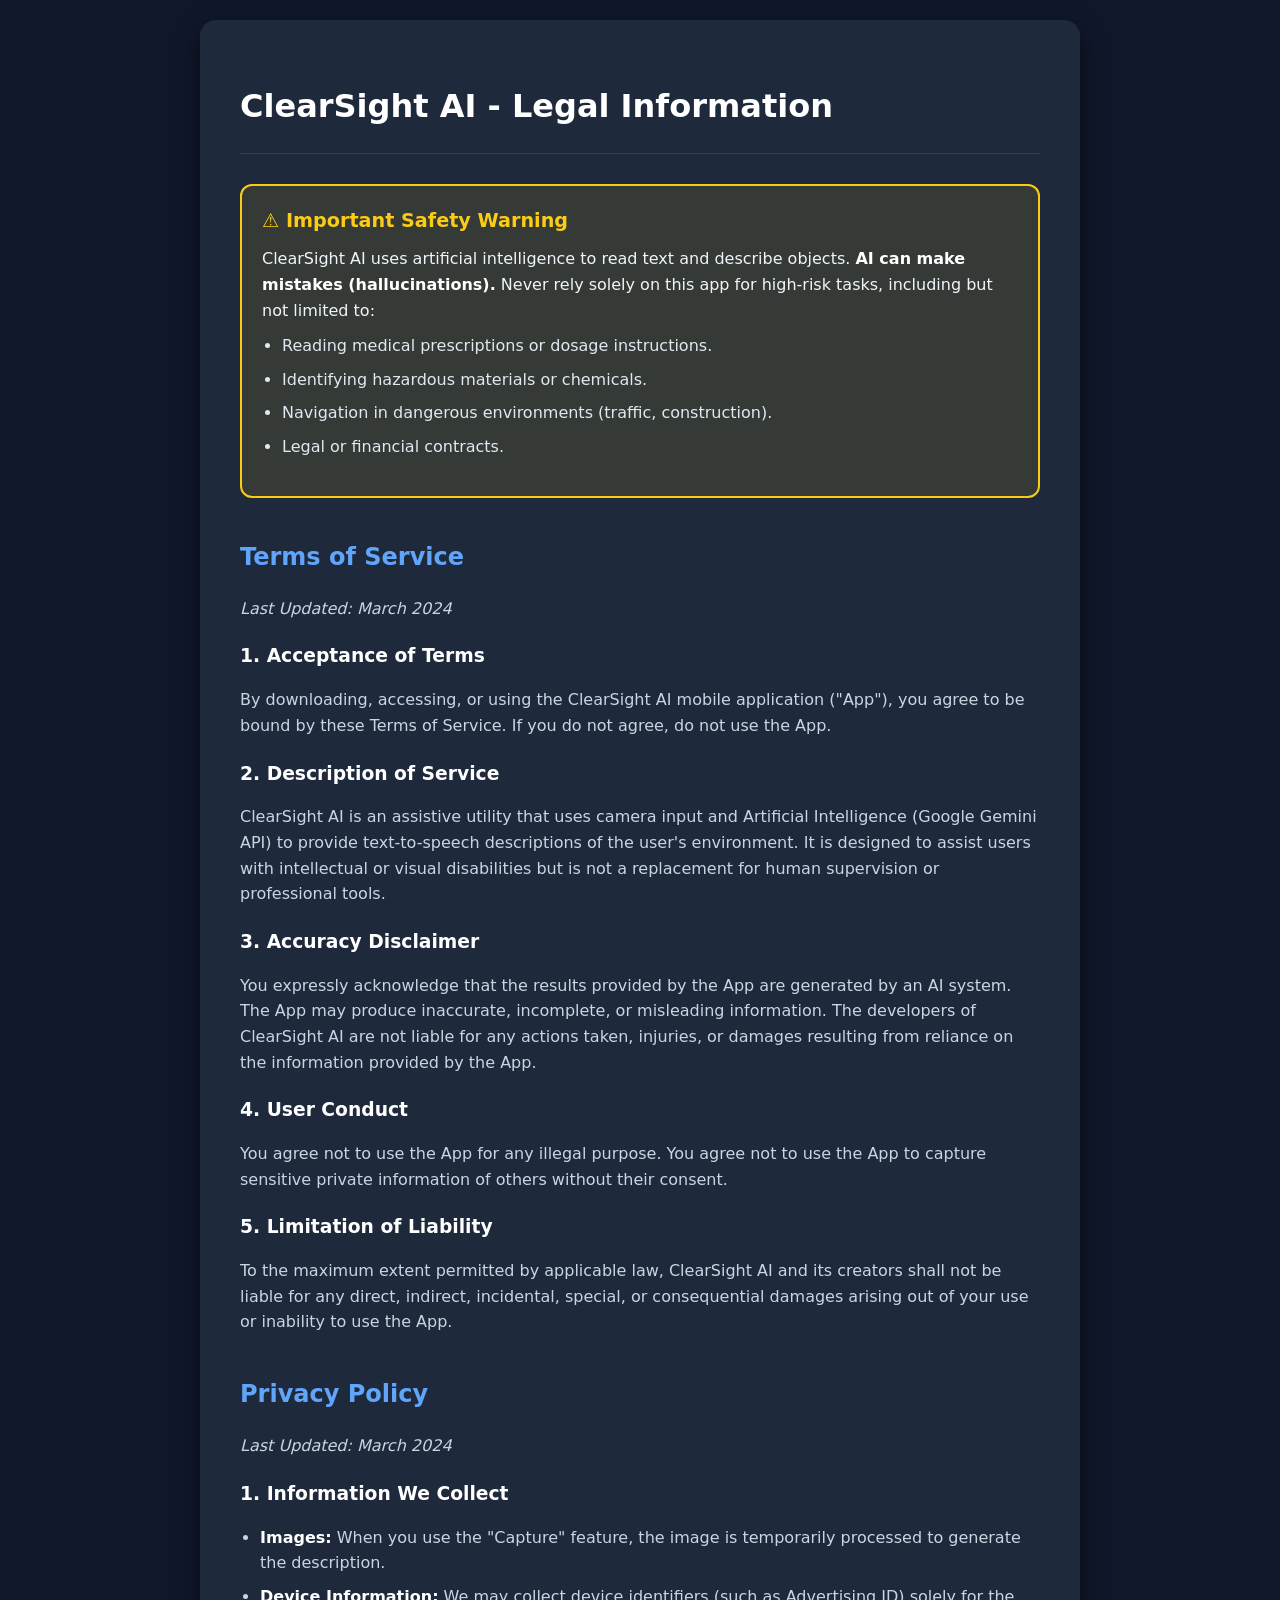
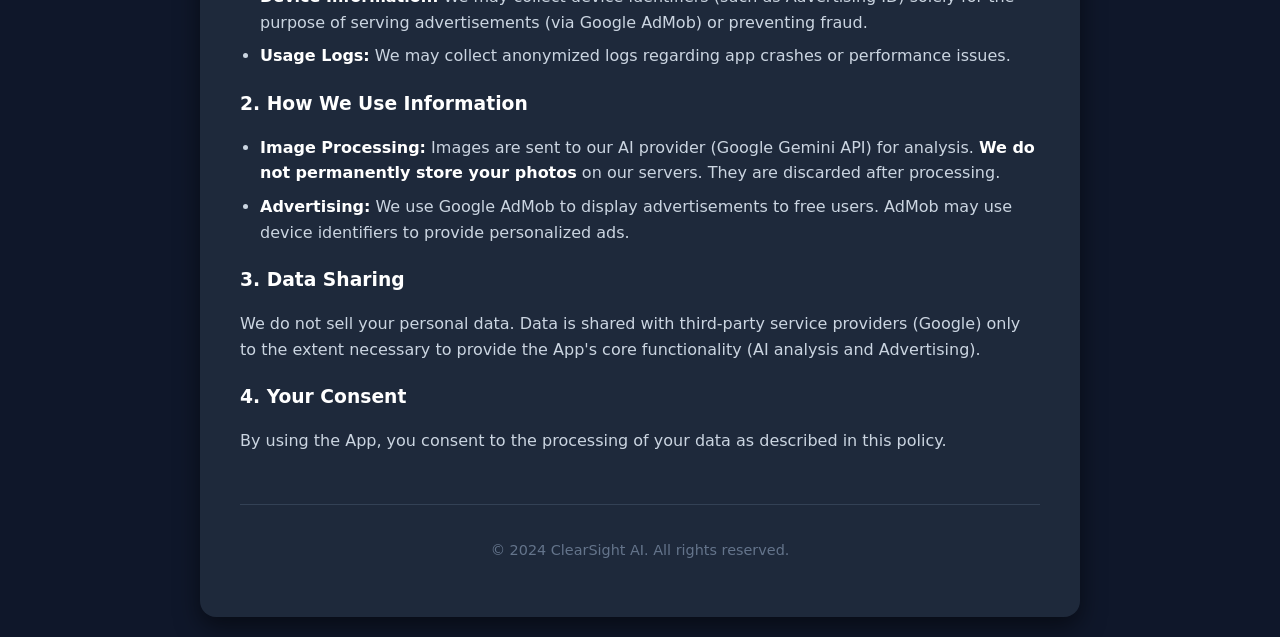
==== privacy.html @ 075d4cfb "Add files via upload" ====
<!DOCTYPE html>
<html lang="en">
<head>
    <meta charset="UTF-8">
    <meta name="viewport" content="width=device-width, initial-scale=1.0">
    <title>ClearSight AI - Legal & Privacy</title>
    <style>
        body {
            font-family: system-ui, -apple-system, sans-serif;
            background-color: #0f172a; /* Slate 900 */
            color: #cbd5e1; /* Slate 300 */
            line-height: 1.6;
            margin: 0;
            padding: 20px;
        }
        .container {
            max-width: 800px;
            margin: 0 auto;
            background-color: #1e293b; /* Slate 800 */
            padding: 40px;
            border-radius: 16px;
            box-shadow: 0 10px 25px rgba(0,0,0,0.5);
        }
        h1 {
            color: #ffffff;
            border-bottom: 1px solid #334155;
            padding-bottom: 20px;
            margin-bottom: 30px;
        }
        h2 {
            color: #60a5fa; /* Blue 400 */
            margin-top: 40px;
        }
        h3 {
            color: #ffffff;
            margin-top: 20px;
            margin-bottom: 10px;
        }
        .warning-box {
            background-color: rgba(250, 204, 21, 0.1);
            border: 2px solid #facc15;
            padding: 20px;
            border-radius: 12px;
            margin-bottom: 30px;
        }
        .warning-title {
            color: #facc15;
            font-weight: bold;
            font-size: 1.2em;
            margin-bottom: 10px;
            display: block;
        }
        ul {
            padding-left: 20px;
        }
        li {
            margin-bottom: 8px;
        }
        strong {
            color: #ffffff;
        }
        .footer {
            margin-top: 50px;
            border-top: 1px solid #334155;
            padding-top: 20px;
            font-size: 0.9em;
            text-align: center;
            color: #64748b;
        }
    </style>
</head>
<body>

<div class="container">
    <h1>ClearSight AI - Legal Information</h1>

    <!-- Safety Warning -->
    <div class="warning-box">
        <span class="warning-title">⚠️ Important Safety Warning</span>
        <p style="margin: 0; color: #f1f5f9;">
            ClearSight AI uses artificial intelligence to read text and describe objects. 
            <strong>AI can make mistakes (hallucinations).</strong> 
            Never rely solely on this app for high-risk tasks, including but not limited to:
        </p>
        <ul style="color: #e2e8f0; margin-top: 10px;">
            <li>Reading medical prescriptions or dosage instructions.</li>
            <li>Identifying hazardous materials or chemicals.</li>
            <li>Navigation in dangerous environments (traffic, construction).</li>
            <li>Legal or financial contracts.</li>
        </ul>
    </div>

    <!-- Terms of Service -->
    <section id="terms">
        <h2>Terms of Service</h2>
        <p><em>Last Updated: March 2024</em></p>

        <h3>1. Acceptance of Terms</h3>
        <p>By downloading, accessing, or using the ClearSight AI mobile application ("App"), you agree to be bound by these Terms of Service. If you do not agree, do not use the App.</p>

        <h3>2. Description of Service</h3>
        <p>ClearSight AI is an assistive utility that uses camera input and Artificial Intelligence (Google Gemini API) to provide text-to-speech descriptions of the user's environment. It is designed to assist users with intellectual or visual disabilities but is not a replacement for human supervision or professional tools.</p>

        <h3>3. Accuracy Disclaimer</h3>
        <p>You expressly acknowledge that the results provided by the App are generated by an AI system. The App may produce inaccurate, incomplete, or misleading information. The developers of ClearSight AI are not liable for any actions taken, injuries, or damages resulting from reliance on the information provided by the App.</p>

        <h3>4. User Conduct</h3>
        <p>You agree not to use the App for any illegal purpose. You agree not to use the App to capture sensitive private information of others without their consent.</p>

        <h3>5. Limitation of Liability</h3>
        <p>To the maximum extent permitted by applicable law, ClearSight AI and its creators shall not be liable for any direct, indirect, incidental, special, or consequential damages arising out of your use or inability to use the App.</p>
    </section>

    <!-- Privacy Policy -->
    <section id="privacy">
        <h2>Privacy Policy</h2>
        <p><em>Last Updated: March 2024</em></p>

        <h3>1. Information We Collect</h3>
        <ul>
            <li><strong>Images:</strong> When you use the "Capture" feature, the image is temporarily processed to generate the description.</li>
            <li><strong>Device Information:</strong> We may collect device identifiers (such as Advertising ID) solely for the purpose of serving advertisements (via Google AdMob) or preventing fraud.</li>
            <li><strong>Usage Logs:</strong> We may collect anonymized logs regarding app crashes or performance issues.</li>
        </ul>

        <h3>2. How We Use Information</h3>
        <ul>
            <li><strong>Image Processing:</strong> Images are sent to our AI provider (Google Gemini API) for analysis. <strong>We do not permanently store your photos</strong> on our servers. They are discarded after processing.</li>
            <li><strong>Advertising:</strong> We use Google AdMob to display advertisements to free users. AdMob may use device identifiers to provide personalized ads.</li>
        </ul>

        <h3>3. Data Sharing</h3>
        <p>We do not sell your personal data. Data is shared with third-party service providers (Google) only to the extent necessary to provide the App's core functionality (AI analysis and Advertising).</p>

        <h3>4. Your Consent</h3>
        <p>By using the App, you consent to the processing of your data as described in this policy.</p>
    </section>

    <div class="footer">
        <p>&copy; 2024 ClearSight AI. All rights reserved.</p>
    </div>
</div>

</body>
</html>
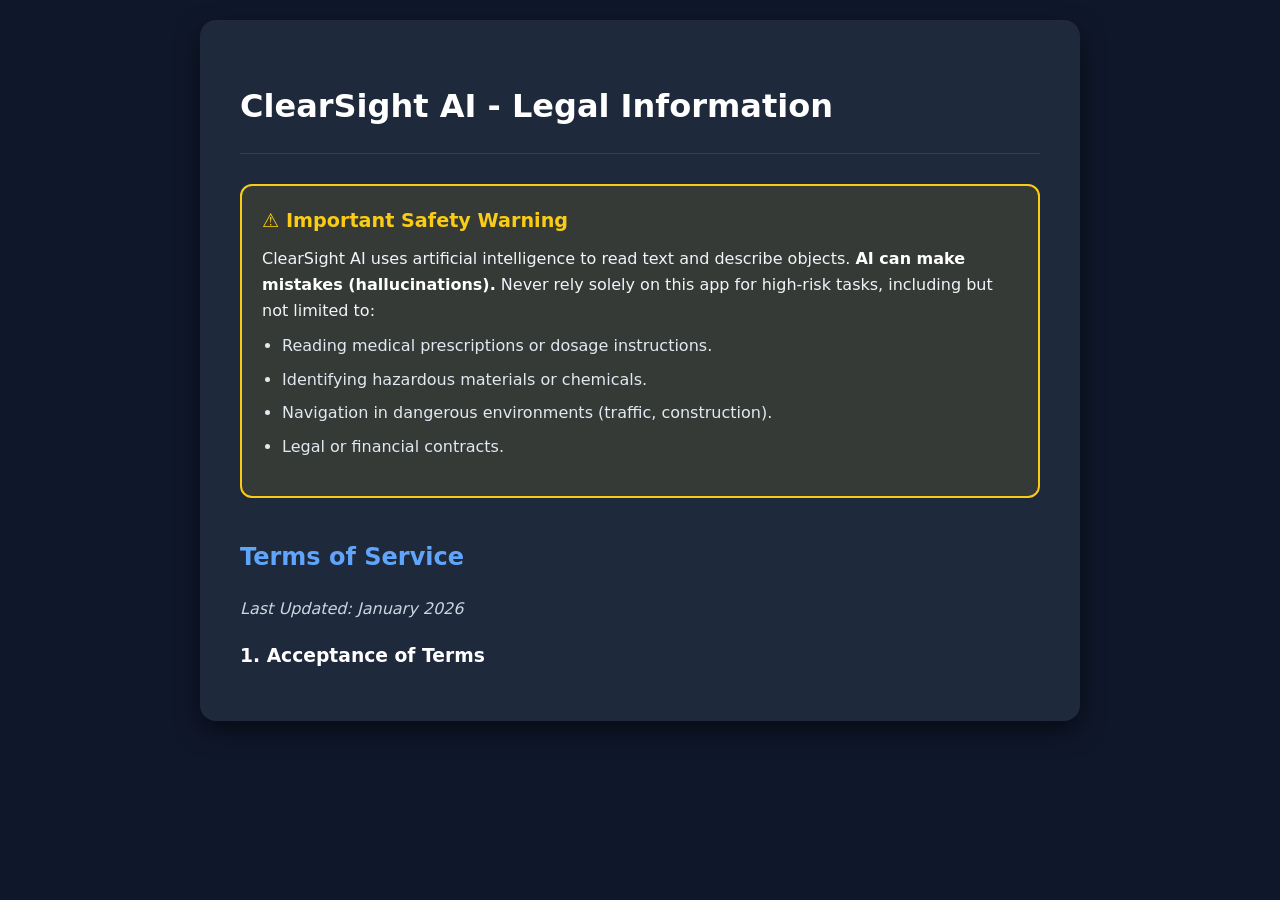
==== commit adc92856: "Remove legal sections and update last updated date Removed sections for Safety Warning, Terms of Ser" ====
--- a/privacy.html
+++ b/privacy.html
@@ -74,7 +74,6 @@
 <div class="container">
     <h1>ClearSight AI - Legal Information</h1>
 
-    <!-- Safety Warning -->
     <div class="warning-box">
         <span class="warning-title">⚠️ Important Safety Warning</span>
         <p style="margin: 0; color: #f1f5f9;">
@@ -90,56 +89,8 @@
         </ul>
     </div>
 
-    <!-- Terms of Service -->
     <section id="terms">
         <h2>Terms of Service</h2>
-        <p><em>Last Updated: March 2024</em></p>
+        <p><em>Last Updated: January 2026</em></p>
 
         <h3>1. Acceptance of Terms</h3>
-        <p>By downloading, accessing, or using the ClearSight AI mobile application ("App"), you agree to be bound by these Terms of Service. If you do not agree, do not use the App.</p>
-
-        <h3>2. Description of Service</h3>
-        <p>ClearSight AI is an assistive utility that uses camera input and Artificial Intelligence (Google Gemini API) to provide text-to-speech descriptions of the user's environment. It is designed to assist users with intellectual or visual disabilities but is not a replacement for human supervision or professional tools.</p>
-
-        <h3>3. Accuracy Disclaimer</h3>
-        <p>You expressly acknowledge that the results provided by the App are generated by an AI system. The App may produce inaccurate, incomplete, or misleading information. The developers of ClearSight AI are not liable for any actions taken, injuries, or damages resulting from reliance on the information provided by the App.</p>
-
-        <h3>4. User Conduct</h3>
-        <p>You agree not to use the App for any illegal purpose. You agree not to use the App to capture sensitive private information of others without their consent.</p>
-
-        <h3>5. Limitation of Liability</h3>
-        <p>To the maximum extent permitted by applicable law, ClearSight AI and its creators shall not be liable for any direct, indirect, incidental, special, or consequential damages arising out of your use or inability to use the App.</p>
-    </section>
-
-    <!-- Privacy Policy -->
-    <section id="privacy">
-        <h2>Privacy Policy</h2>
-        <p><em>Last Updated: March 2024</em></p>
-
-        <h3>1. Information We Collect</h3>
-        <ul>
-            <li><strong>Images:</strong> When you use the "Capture" feature, the image is temporarily processed to generate the description.</li>
-            <li><strong>Device Information:</strong> We may collect device identifiers (such as Advertising ID) solely for the purpose of serving advertisements (via Google AdMob) or preventing fraud.</li>
-            <li><strong>Usage Logs:</strong> We may collect anonymized logs regarding app crashes or performance issues.</li>
-        </ul>
-
-        <h3>2. How We Use Information</h3>
-        <ul>
-            <li><strong>Image Processing:</strong> Images are sent to our AI provider (Google Gemini API) for analysis. <strong>We do not permanently store your photos</strong> on our servers. They are discarded after processing.</li>
-            <li><strong>Advertising:</strong> We use Google AdMob to display advertisements to free users. AdMob may use device identifiers to provide personalized ads.</li>
-        </ul>
-
-        <h3>3. Data Sharing</h3>
-        <p>We do not sell your personal data. Data is shared with third-party service providers (Google) only to the extent necessary to provide the App's core functionality (AI analysis and Advertising).</p>
-
-        <h3>4. Your Consent</h3>
-        <p>By using the App, you consent to the processing of your data as described in this policy.</p>
-    </section>
-
-    <div class="footer">
-        <p>&copy; 2024 ClearSight AI. All rights reserved.</p>
-    </div>
-</div>
-
-</body>
-</html>
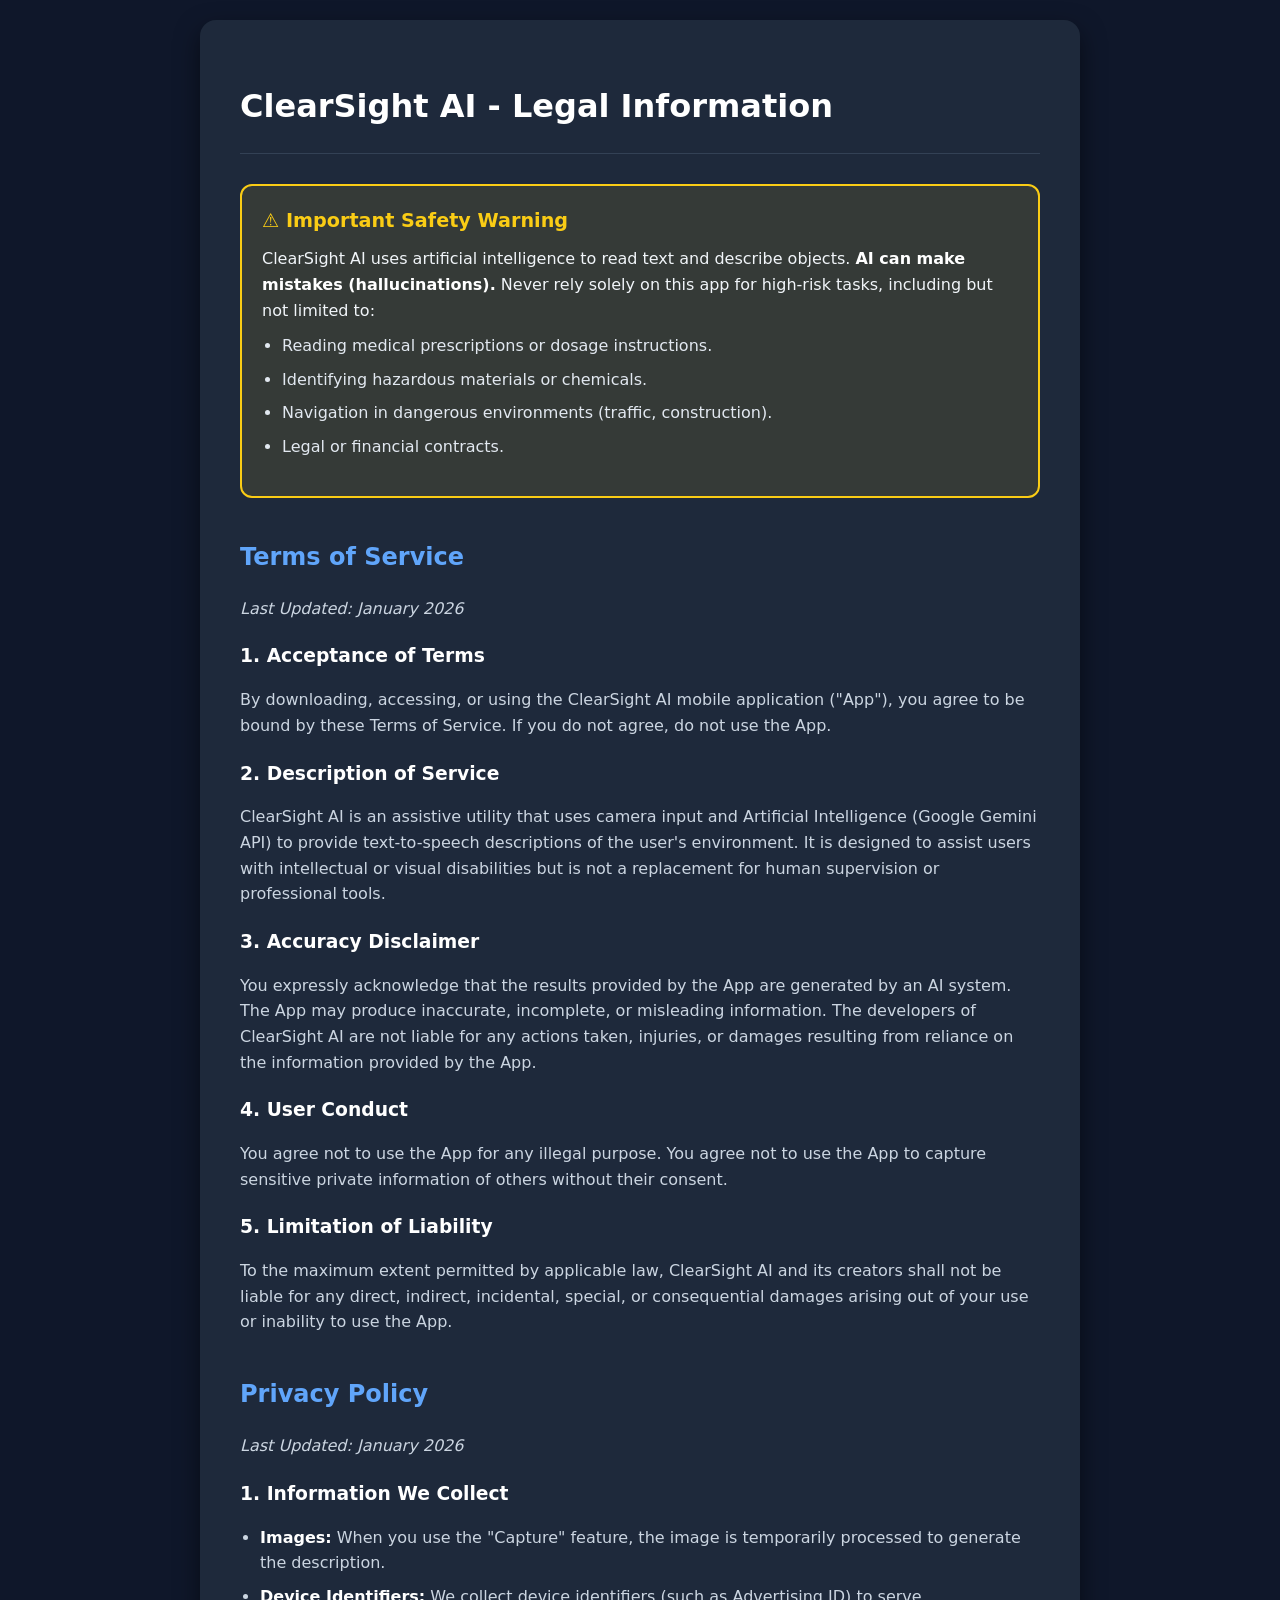
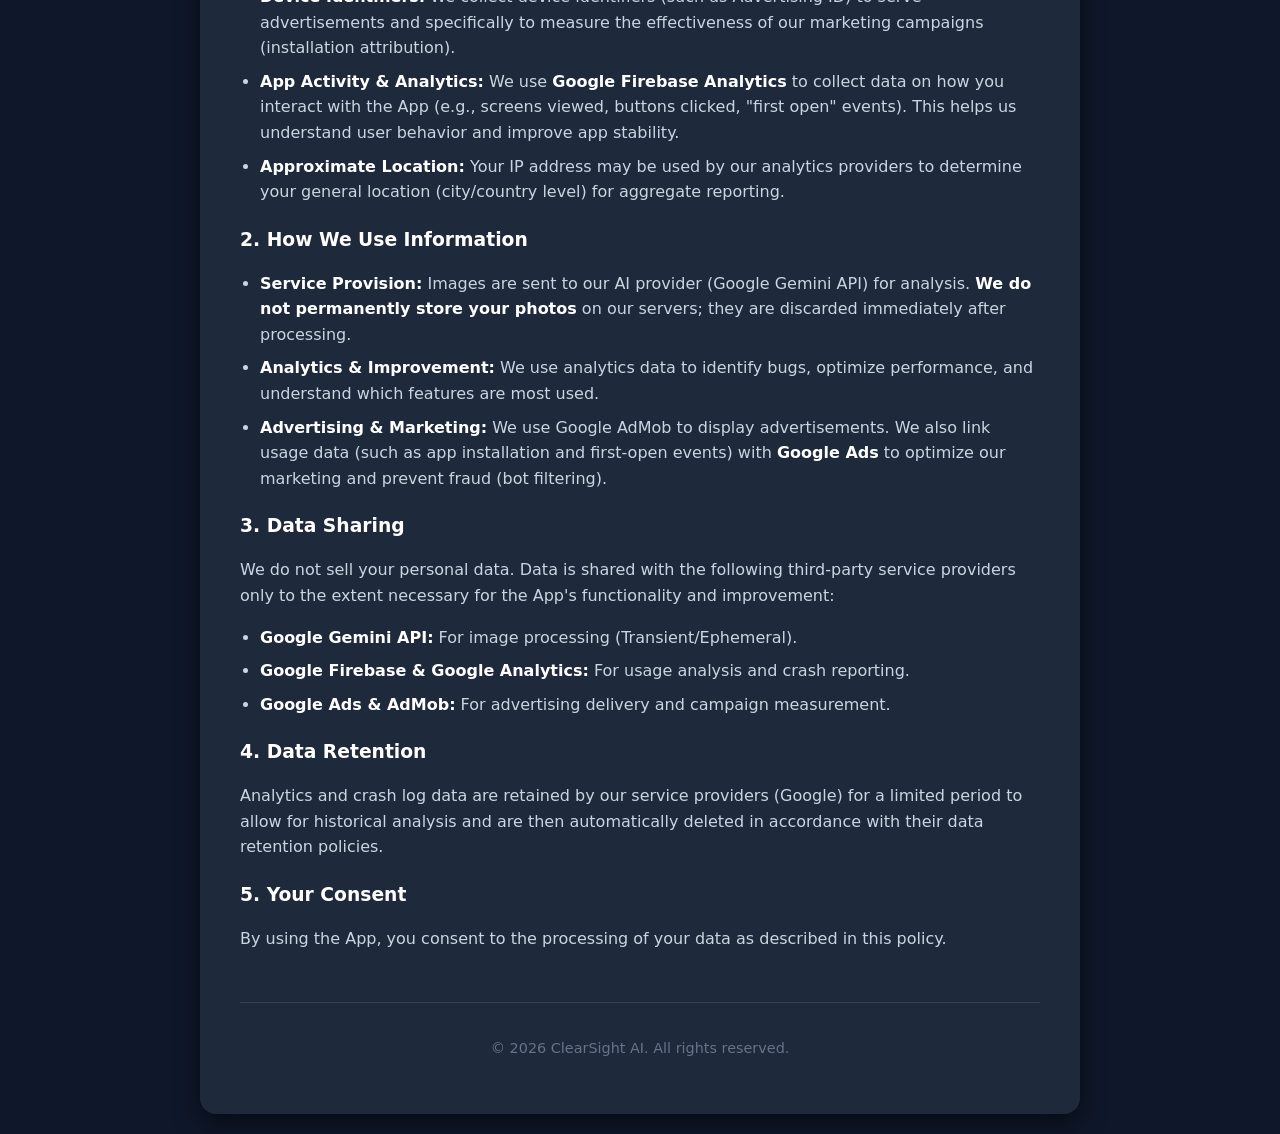
==== commit 6afcb47f: "Update privacy policy and terms of service" ====
--- a/privacy.html
+++ b/privacy.html
@@ -1,8 +1,12 @@
 <!DOCTYPE html>
 <html lang="en">
 <head>
+   <head>
     <meta charset="UTF-8">
     <meta name="viewport" content="width=device-width, initial-scale=1.0">
+    <meta http-equiv="Cache-Control" content="no-cache, no-store, must-revalidate">
+    <meta http-equiv="Pragma" content="no-cache">
+    <meta http-equiv="Expires" content="0">
     <title>ClearSight AI - Legal & Privacy</title>
     <style>
         body {
@@ -94,3 +98,59 @@
         <p><em>Last Updated: January 2026</em></p>
 
         <h3>1. Acceptance of Terms</h3>
+        <p>By downloading, accessing, or using the ClearSight AI mobile application ("App"), you agree to be bound by these Terms of Service. If you do not agree, do not use the App.</p>
+
+        <h3>2. Description of Service</h3>
+        <p>ClearSight AI is an assistive utility that uses camera input and Artificial Intelligence (Google Gemini API) to provide text-to-speech descriptions of the user's environment. It is designed to assist users with intellectual or visual disabilities but is not a replacement for human supervision or professional tools.</p>
+
+        <h3>3. Accuracy Disclaimer</h3>
+        <p>You expressly acknowledge that the results provided by the App are generated by an AI system. The App may produce inaccurate, incomplete, or misleading information. The developers of ClearSight AI are not liable for any actions taken, injuries, or damages resulting from reliance on the information provided by the App.</p>
+
+        <h3>4. User Conduct</h3>
+        <p>You agree not to use the App for any illegal purpose. You agree not to use the App to capture sensitive private information of others without their consent.</p>
+
+        <h3>5. Limitation of Liability</h3>
+        <p>To the maximum extent permitted by applicable law, ClearSight AI and its creators shall not be liable for any direct, indirect, incidental, special, or consequential damages arising out of your use or inability to use the App.</p>
+    </section>
+
+    <section id="privacy">
+        <h2>Privacy Policy</h2>
+        <p><em>Last Updated: January 2026</em></p>
+
+        <h3>1. Information We Collect</h3>
+        <ul>
+            <li><strong>Images:</strong> When you use the "Capture" feature, the image is temporarily processed to generate the description.</li>
+            <li><strong>Device Identifiers:</strong> We collect device identifiers (such as Advertising ID) to serve advertisements and specifically to measure the effectiveness of our marketing campaigns (installation attribution).</li>
+            <li><strong>App Activity & Analytics:</strong> We use <strong>Google Firebase Analytics</strong> to collect data on how you interact with the App (e.g., screens viewed, buttons clicked, "first open" events). This helps us understand user behavior and improve app stability.</li>
+            <li><strong>Approximate Location:</strong> Your IP address may be used by our analytics providers to determine your general location (city/country level) for aggregate reporting.</li>
+        </ul>
+
+        <h3>2. How We Use Information</h3>
+        <ul>
+            <li><strong>Service Provision:</strong> Images are sent to our AI provider (Google Gemini API) for analysis. <strong>We do not permanently store your photos</strong> on our servers; they are discarded immediately after processing.</li>
+            <li><strong>Analytics & Improvement:</strong> We use analytics data to identify bugs, optimize performance, and understand which features are most used.</li>
+            <li><strong>Advertising & Marketing:</strong> We use Google AdMob to display advertisements. We also link usage data (such as app installation and first-open events) with <strong>Google Ads</strong> to optimize our marketing and prevent fraud (bot filtering).</li>
+        </ul>
+
+        <h3>3. Data Sharing</h3>
+        <p>We do not sell your personal data. Data is shared with the following third-party service providers only to the extent necessary for the App's functionality and improvement:</p>
+        <ul>
+            <li><strong>Google Gemini API:</strong> For image processing (Transient/Ephemeral).</li>
+            <li><strong>Google Firebase & Google Analytics:</strong> For usage analysis and crash reporting.</li>
+            <li><strong>Google Ads & AdMob:</strong> For advertising delivery and campaign measurement.</li>
+        </ul>
+
+        <h3>4. Data Retention</h3>
+        <p>Analytics and crash log data are retained by our service providers (Google) for a limited period to allow for historical analysis and are then automatically deleted in accordance with their data retention policies.</p>
+
+        <h3>5. Your Consent</h3>
+        <p>By using the App, you consent to the processing of your data as described in this policy.</p>
+    </section>
+
+    <div class="footer">
+        <p>&copy; 2026 ClearSight AI. All rights reserved.</p>
+    </div>
+</div>
+
+</body>
+</html>
